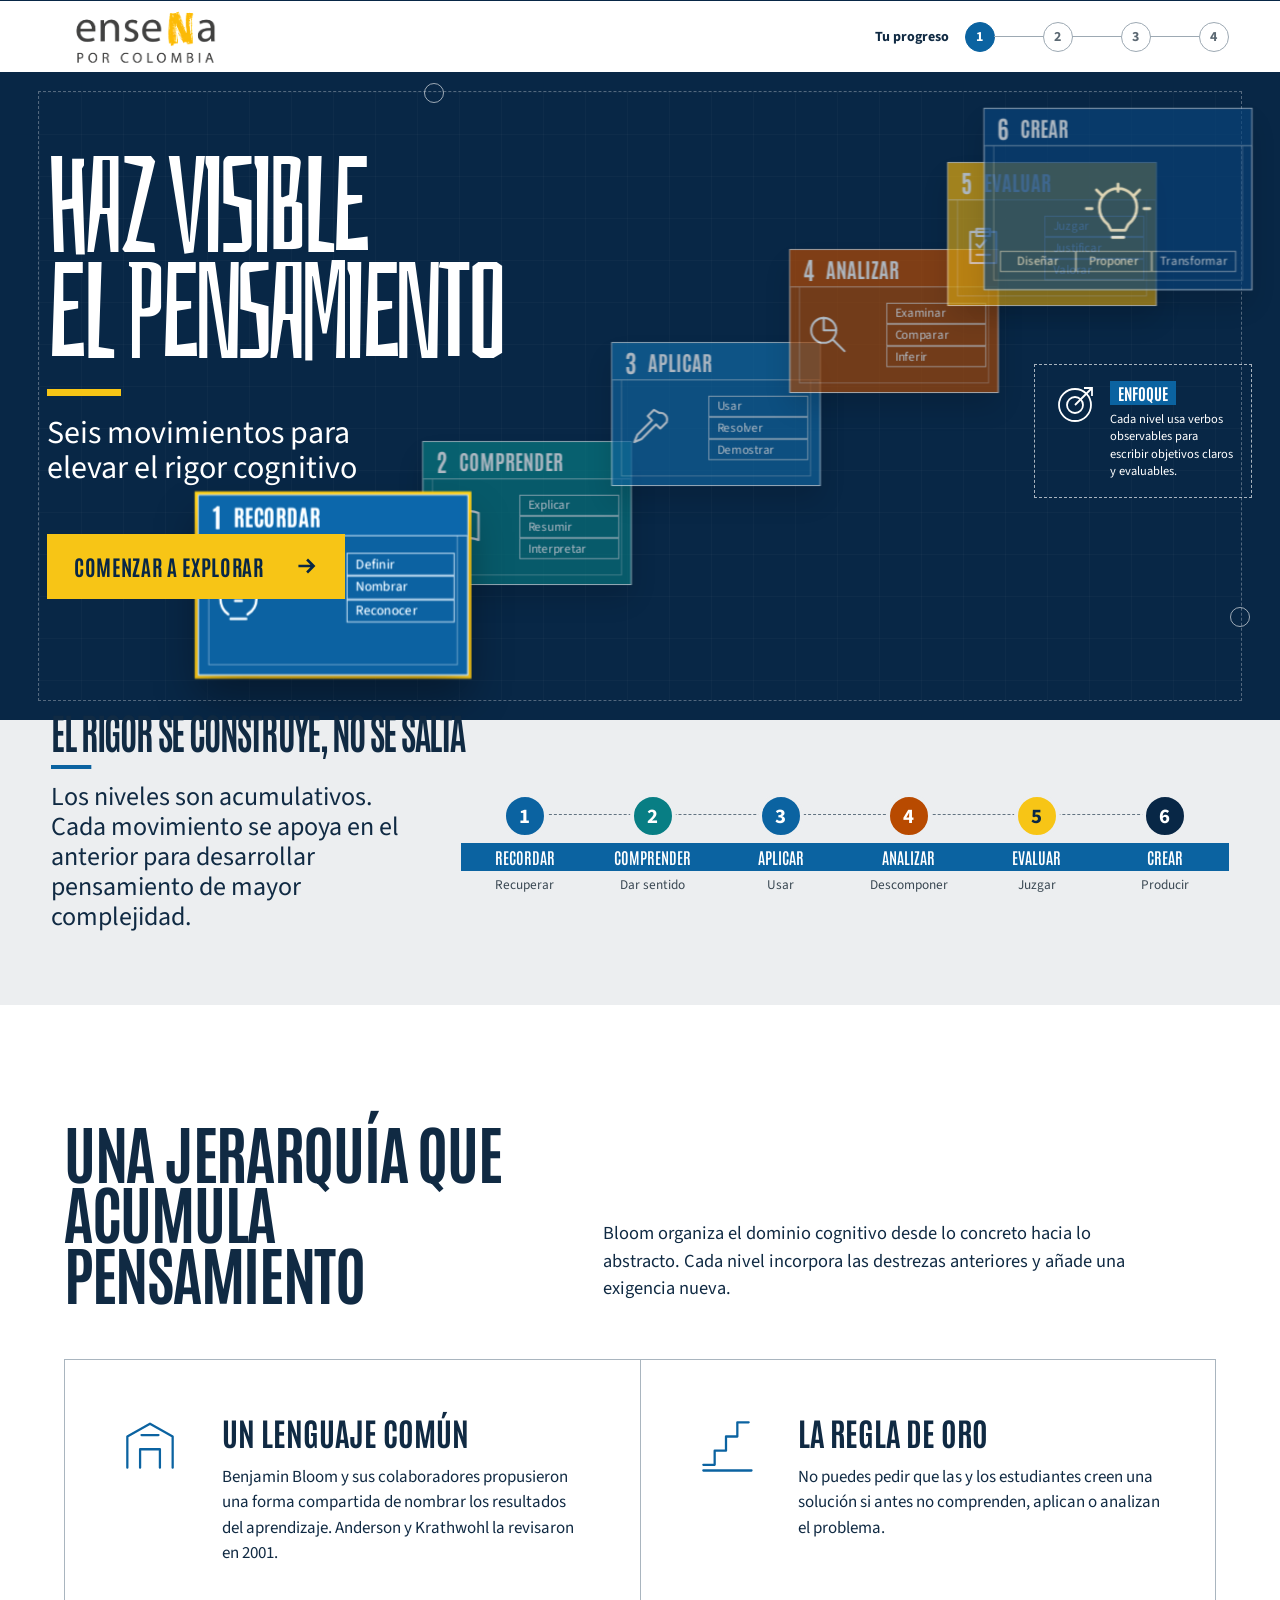
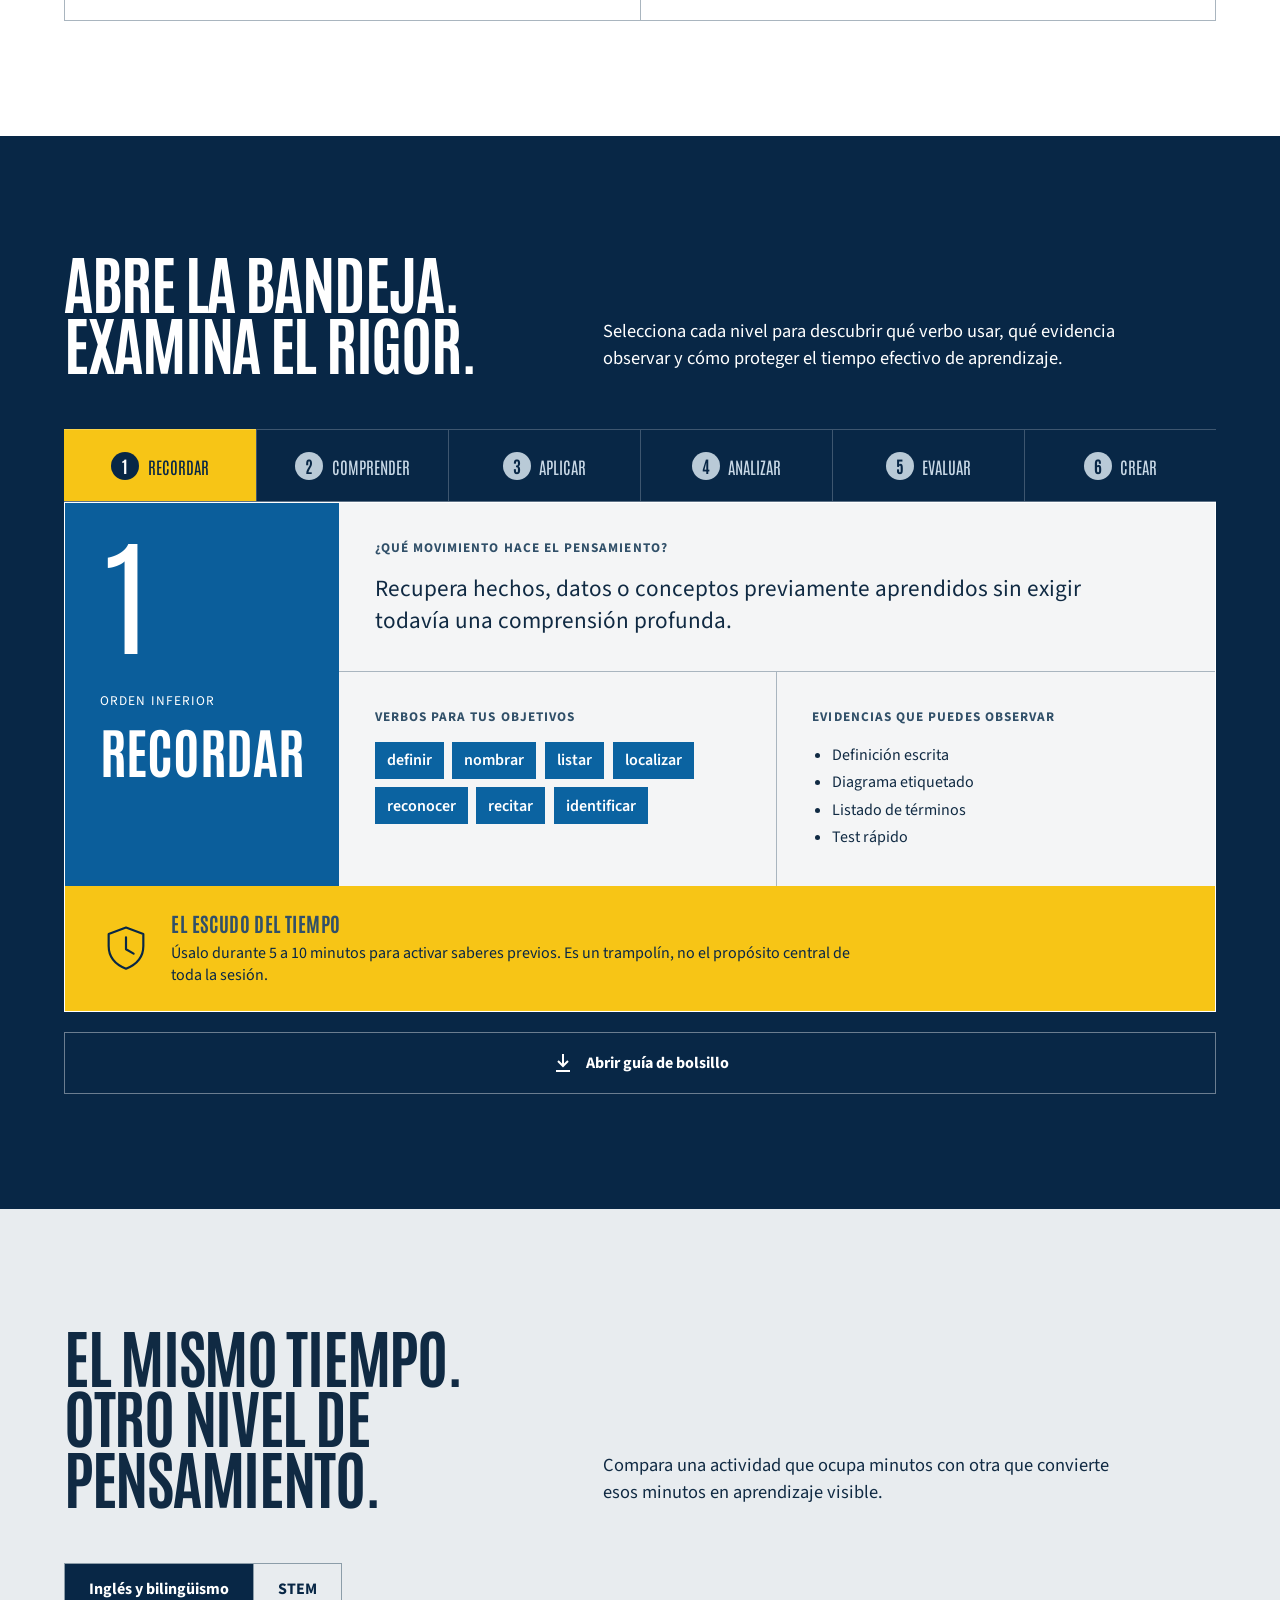
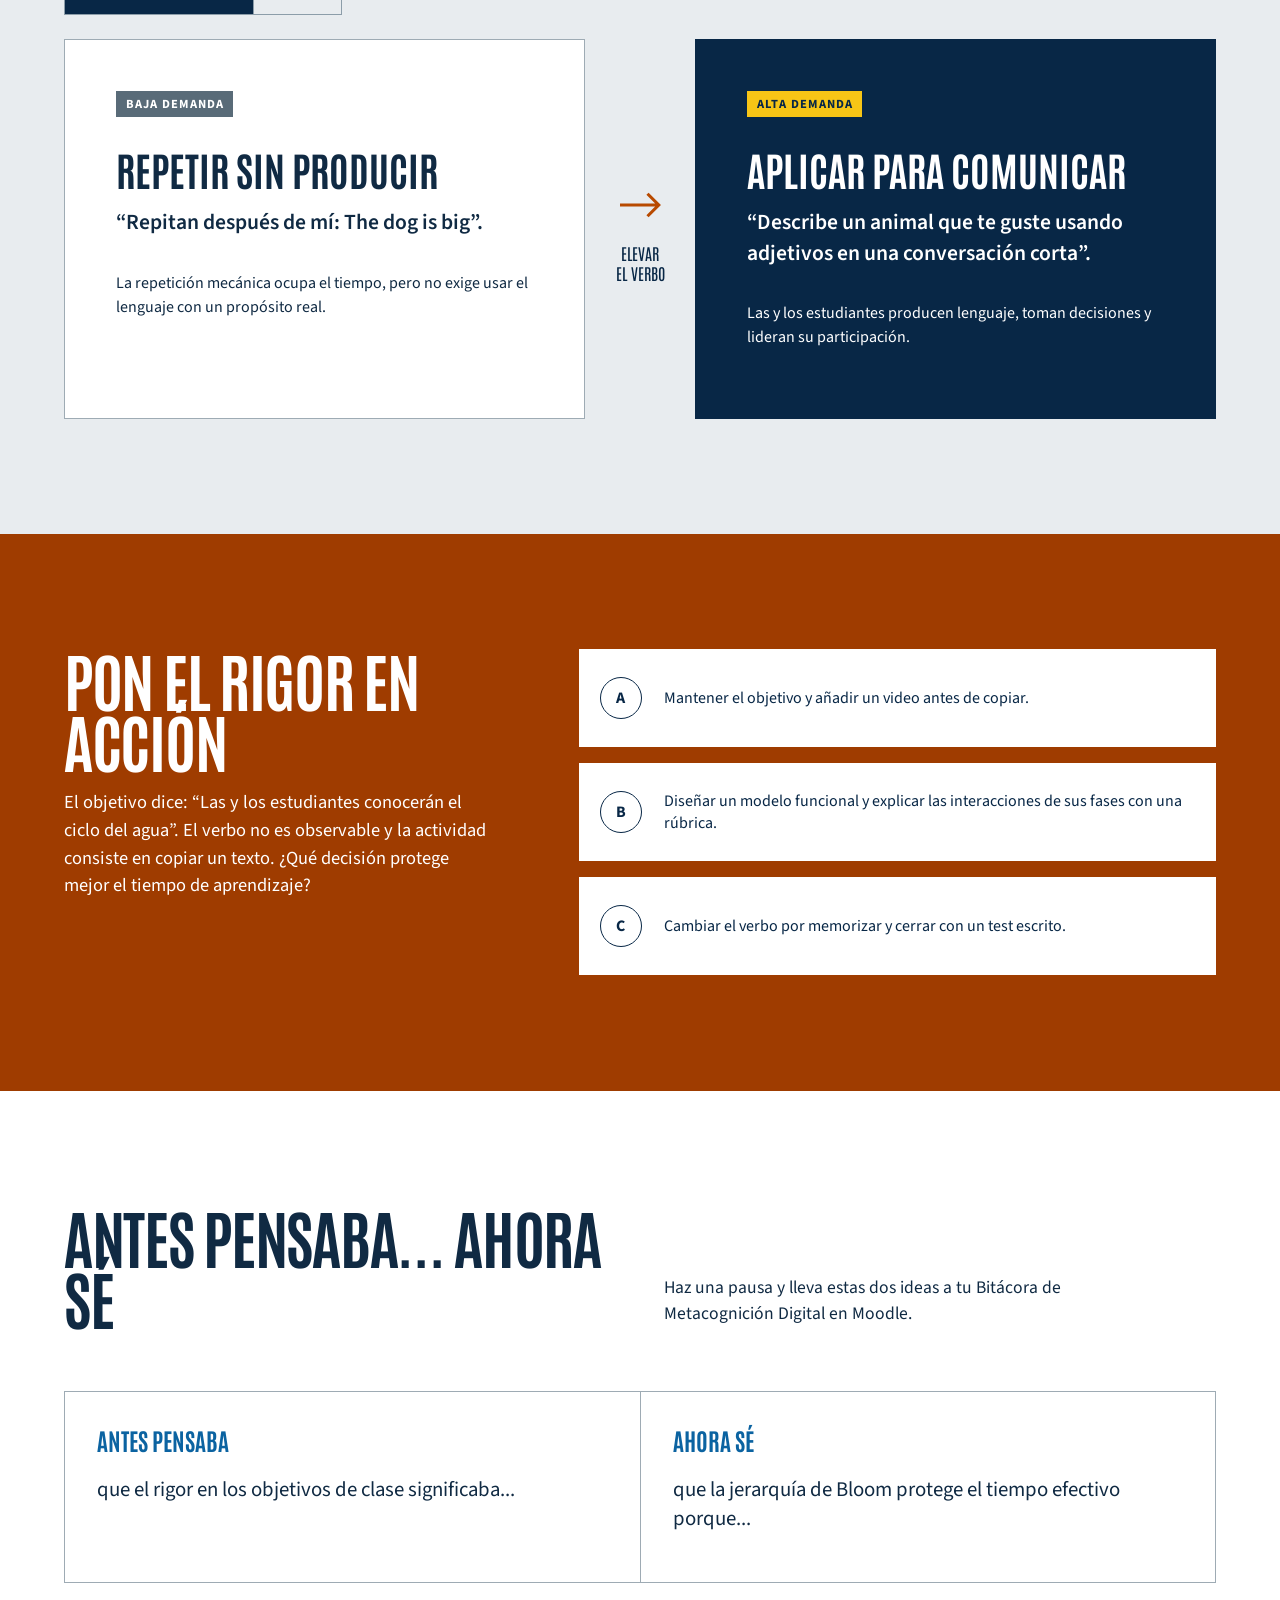
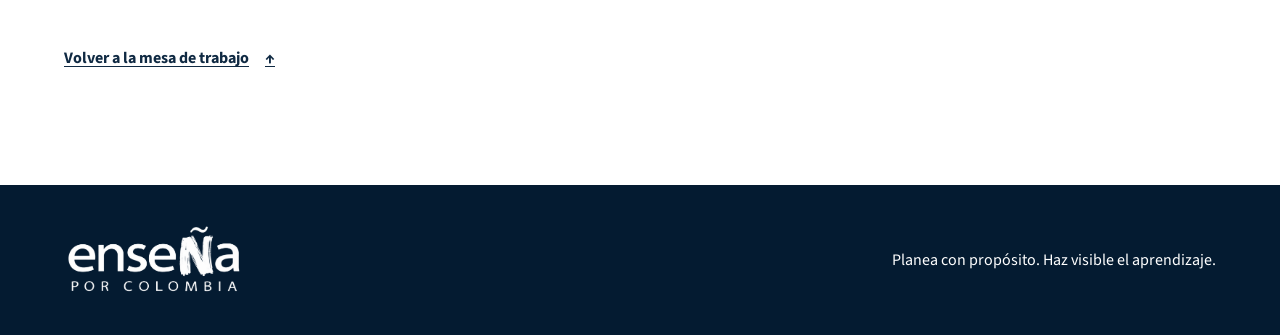
==== index.html @ 20000edf "Build interactive Bloom taxonomy RED" ====
<!doctype html>
<html lang="es">
<head>
  <meta charset="utf-8">
  <meta name="viewport" content="width=device-width, initial-scale=1">
  <meta name="theme-color" content="#082746">
  <meta name="description" content="Explora la Taxonomía de Bloom y transforma objetivos de aprendizaje en evidencias observables.">
  <title>Taxonomía de Bloom | Enseña por Colombia</title>
  <link rel="icon" href="data:image/svg+xml,%3Csvg xmlns='http://www.w3.org/2000/svg' viewBox='0 0 64 64'%3E%3Crect width='64' height='64' fill='%23082746'/%3E%3Cpath d='M14 16h14v34H14zm22 0h14v34H36z' fill='%23ffc928'/%3E%3C/svg%3E">
  <link rel="preconnect" href="https://fonts.googleapis.com">
  <link rel="preconnect" href="https://fonts.gstatic.com" crossorigin>
  <link href="https://fonts.googleapis.com/css2?family=Antonio:wght@400;600;700&amp;family=Bahianita&amp;family=Source+Sans+3:wght@400;500;600;700&amp;display=swap" rel="stylesheet">
  <link rel="stylesheet" href="styles.css">
  <script src="app.js" defer></script>
</head>
<body>
  <a class="skip-link" href="#contenido">Saltar al contenido</a>

  <header class="site-header" aria-label="Navegación principal">
    <a class="brand" href="#inicio" aria-label="Enseña por Colombia, ir al inicio">
      <img src="docs/excolombia.png" alt="Enseña por Colombia">
    </a>
    <div class="progress" aria-label="Progreso del recorrido">
      <span>Tu progreso</span>
      <ol>
        <li class="is-current" aria-current="step">1</li>
        <li>2</li>
        <li>3</li>
        <li>4</li>
      </ol>
    </div>
  </header>

  <main id="contenido">
    <section class="hero" id="inicio" aria-labelledby="hero-title">
      <div class="blueprint" aria-hidden="true"></div>
      <div class="hero-copy">
        <h1 id="hero-title">Haz visible<br>el pensamiento</h1>
        <span class="signal-rule" aria-hidden="true"></span>
        <p>Seis movimientos para<br>elevar el rigor cognitivo</p>
        <a class="primary-button" href="#niveles">
          Comenzar a explorar
          <svg aria-hidden="true" viewBox="0 0 24 24"><path d="M5 12h14M13 6l6 6-6 6"/></svg>
        </a>
      </div>

      <div class="tray-workbench has-selection" id="explorar" aria-label="Los seis niveles de la Taxonomía de Bloom">
        <button class="bloom-tray tray-1 is-open" type="button" data-level="0" aria-expanded="true">
          <span class="tray-label"><b>1</b> Recordar</span>
          <svg class="tray-icon" aria-hidden="true" viewBox="0 0 48 48"><path d="M15 38c-4-3-7-8-7-14C8 15 15 8 24 8s16 7 16 16c0 6-3 11-8 14M17 42h14M24 13v4m-8-1 3 3m13-3-3 3m-8 7h6"/></svg>
          <span class="verb-stack"><span>Definir</span><span>Nombrar</span><span>Reconocer</span></span>
        </button>
        <button class="bloom-tray tray-2" type="button" data-level="1" aria-expanded="false">
          <span class="tray-label"><b>2</b> Comprender</span>
          <svg class="tray-icon" aria-hidden="true" viewBox="0 0 48 48"><path d="M6 12c7-3 13-2 18 2v26c-5-4-11-5-18-2V12Zm36 0c-7-3-13-2-18 2v26c5-4 11-5 18-2V12Z"/></svg>
          <span class="verb-stack"><span>Explicar</span><span>Resumir</span><span>Interpretar</span></span>
        </button>
        <button class="bloom-tray tray-3" type="button" data-level="2" aria-expanded="false">
          <span class="tray-label"><b>3</b> Aplicar</span>
          <svg class="tray-icon" aria-hidden="true" viewBox="0 0 48 48"><path d="m29 8-6 6 4 4-14 14-3 7 7-3 14-14 4 4 6-6c2-5-2-10-7-9l-5-3Z"/></svg>
          <span class="verb-stack"><span>Usar</span><span>Resolver</span><span>Demostrar</span></span>
        </button>
        <button class="bloom-tray tray-4" type="button" data-level="3" aria-expanded="false">
          <span class="tray-label"><b>4</b> Analizar</span>
          <svg class="tray-icon" aria-hidden="true" viewBox="0 0 48 48"><circle cx="21" cy="21" r="12"/><path d="m30 30 11 11M21 9v12h12"/></svg>
          <span class="verb-stack"><span>Examinar</span><span>Comparar</span><span>Inferir</span></span>
        </button>
        <button class="bloom-tray tray-5" type="button" data-level="4" aria-expanded="false">
          <span class="tray-label"><b>5</b> Evaluar</span>
          <svg class="tray-icon" aria-hidden="true" viewBox="0 0 48 48"><path d="M10 10h25v30H10zM16 7h13v7H16zM16 22l3 3 6-7m-9 14h13"/></svg>
          <span class="verb-stack"><span>Juzgar</span><span>Justificar</span><span>Valorar</span></span>
        </button>
        <button class="bloom-tray tray-6" type="button" data-level="5" aria-expanded="false">
          <span class="tray-label"><b>6</b> Crear</span>
          <svg class="tray-icon" aria-hidden="true" viewBox="0 0 48 48"><path d="M17 31c-4-3-6-7-6-12a13 13 0 0 1 26 0c0 5-2 9-6 12l-2 4H19l-2-4Zm3 9h8M24 3v5M6 20H2m44 0h-4M9 7l4 4m26-4-4 4"/></svg>
          <span class="verb-stack"><span>Diseñar</span><span>Proponer</span><span>Transformar</span></span>
        </button>
      </div>

      <aside class="focus-note" aria-label="Idea clave">
        <svg aria-hidden="true" viewBox="0 0 48 48"><circle cx="24" cy="24" r="16"/><circle cx="24" cy="24" r="8"/><path d="m24 24 17-17m-8 0h8v8"/></svg>
        <div><strong>Enfoque</strong><p>Cada nivel usa verbos observables para escribir objetivos claros y evaluables.</p></div>
      </aside>
    </section>

    <section class="cumulative" aria-labelledby="cumulative-title">
      <div class="cumulative-copy">
        <h2 id="cumulative-title">El rigor se construye, no se salta</h2>
        <p>Los niveles son acumulativos. Cada movimiento se apoya en el anterior para desarrollar pensamiento de mayor complejidad.</p>
      </div>
      <ol class="cognitive-flow" aria-label="Progresión cognitiva">
        <li><b>1</b><span>Recordar</span><small>Recuperar</small></li>
        <li><b>2</b><span>Comprender</span><small>Dar sentido</small></li>
        <li><b>3</b><span>Aplicar</span><small>Usar</small></li>
        <li><b>4</b><span>Analizar</span><small>Descomponer</small></li>
        <li><b>5</b><span>Evaluar</span><small>Juzgar</small></li>
        <li><b>6</b><span>Crear</span><small>Producir</small></li>
      </ol>
    </section>

    <section class="principle" id="comprender" aria-labelledby="principle-title">
      <div class="section-heading">
        <h2 id="principle-title">Una jerarquía que acumula pensamiento</h2>
        <p>Bloom organiza el dominio cognitivo desde lo concreto hacia lo abstracto. Cada nivel incorpora las destrezas anteriores y añade una exigencia nueva.</p>
      </div>
      <div class="principle-board">
        <article>
          <svg aria-hidden="true" viewBox="0 0 48 48"><path d="M8 40V18l16-9 16 9v22M17 40V27h14v13M18 17h12"/></svg>
          <div><h3>Un lenguaje común</h3><p>Benjamin Bloom y sus colaboradores propusieron una forma compartida de nombrar los resultados del aprendizaje. Anderson y Krathwohl la revisaron en 2001.</p></div>
        </article>
        <article>
          <svg aria-hidden="true" viewBox="0 0 48 48"><path d="M8 38h8V28h8V18h8V8h8M8 42h34"/></svg>
          <div><h3>La regla de oro</h3><p>No puedes pedir que las y los estudiantes creen una solución si antes no comprenden, aplican o analizan el problema.</p></div>
        </article>
      </div>
    </section>

    <section class="explorer" id="niveles" aria-labelledby="explorer-title">
      <div class="section-heading light">
        <h2 id="explorer-title">Abre la bandeja. Examina el rigor.</h2>
        <p>Selecciona cada nivel para descubrir qué verbo usar, qué evidencia observar y cómo proteger el tiempo efectivo de aprendizaje.</p>
      </div>
      <div class="level-tabs" role="tablist" aria-label="Niveles cognitivos">
        <button id="level-tab-0" type="button" role="tab" aria-selected="true" aria-controls="level-panel" tabindex="0" data-level="0"><b>1</b> Recordar</button>
        <button id="level-tab-1" type="button" role="tab" aria-selected="false" aria-controls="level-panel" tabindex="-1" data-level="1"><b>2</b> Comprender</button>
        <button id="level-tab-2" type="button" role="tab" aria-selected="false" aria-controls="level-panel" tabindex="-1" data-level="2"><b>3</b> Aplicar</button>
        <button id="level-tab-3" type="button" role="tab" aria-selected="false" aria-controls="level-panel" tabindex="-1" data-level="3"><b>4</b> Analizar</button>
        <button id="level-tab-4" type="button" role="tab" aria-selected="false" aria-controls="level-panel" tabindex="-1" data-level="4"><b>5</b> Evaluar</button>
        <button id="level-tab-5" type="button" role="tab" aria-selected="false" aria-controls="level-panel" tabindex="-1" data-level="5"><b>6</b> Crear</button>
      </div>
      <div class="level-panel" id="level-panel" role="tabpanel" tabindex="0" aria-labelledby="level-tab-0" aria-live="polite">
        <div class="level-identity"><span id="level-number">1</span><div><small id="level-order">Orden inferior</small><h3 id="level-name">Recordar</h3></div></div>
        <div class="level-definition"><h4>¿Qué movimiento hace el pensamiento?</h4><p id="level-definition">Recupera hechos, datos o conceptos previamente aprendidos.</p></div>
        <div class="level-tools"><h4>Verbos para tus objetivos</h4><div class="verb-chips" id="level-verbs"></div></div>
        <div class="level-evidence"><h4>Evidencias que puedes observar</h4><ul id="level-evidence"></ul></div>
        <aside class="time-shield"><svg aria-hidden="true" viewBox="0 0 48 48"><path d="M24 5 40 11v11c0 10-6 17-16 21C14 39 8 32 8 22V11l16-6Z"/><path d="M24 14v11l7 4"/></svg><div><h4>El escudo del tiempo</h4><p id="level-time"></p></div></aside>
      </div>
      <a class="guide-link" href="guia-verbos.pdf" download>
        <svg aria-hidden="true" viewBox="0 0 24 24"><path d="M12 3v12m-5-5 5 5 5-5M5 20h14"/></svg>
        Abrir guía de bolsillo
      </a>
    </section>

    <section class="cases" id="casos" aria-labelledby="cases-title">
      <div class="section-heading">
        <h2 id="cases-title">El mismo tiempo. Otro nivel de pensamiento.</h2>
        <p>Compara una actividad que ocupa minutos con otra que convierte esos minutos en aprendizaje visible.</p>
      </div>
      <div class="case-switch" role="tablist" aria-label="Seleccionar caso">
        <button id="case-tab-english" type="button" role="tab" aria-selected="true" aria-controls="case-panel" tabindex="0" data-case="english">Inglés y bilingüismo</button>
        <button id="case-tab-stem" type="button" role="tab" aria-selected="false" aria-controls="case-panel" tabindex="-1" data-case="stem">STEM</button>
      </div>
      <div class="case-stage" id="case-panel" role="tabpanel" aria-labelledby="case-tab-english" aria-live="polite">
        <article class="case-limiting">
          <span>Baja demanda</span><h3 id="case-low-title">Repetir sin producir</h3><blockquote id="case-low-action">“Repitan después de mí: The dog is big”.</blockquote><p id="case-low-analysis">La repetición mecánica ocupa el tiempo, pero no exige usar el lenguaje con un propósito real.</p>
        </article>
        <div class="case-pivot" aria-hidden="true"><svg viewBox="0 0 48 48"><path d="M8 24h31m-9-9 9 9-9 9"/></svg><span>Elevar<br>el verbo</span></div>
        <article class="case-transforming">
          <span>Alta demanda</span><h3 id="case-high-title">Aplicar para comunicar</h3><blockquote id="case-high-action">“Describe un animal que te guste usando adjetivos en una conversación corta”.</blockquote><p id="case-high-analysis">Las y los estudiantes producen lenguaje, toman decisiones y lideran su participación.</p>
        </article>
      </div>
    </section>

    <section class="challenge" id="reto" aria-labelledby="challenge-title">
      <div class="challenge-intro">
        <h2 id="challenge-title">Pon el rigor en acción</h2>
        <p>El objetivo dice: “Las y los estudiantes conocerán el ciclo del agua”. El verbo no es observable y la actividad consiste en copiar un texto. ¿Qué decisión protege mejor el tiempo de aprendizaje?</p>
      </div>
      <div class="answer-options" role="group" aria-labelledby="challenge-title">
        <button type="button" data-answer="a"><b>A</b><span>Mantener el objetivo y añadir un video antes de copiar.</span></button>
        <button type="button" data-answer="b"><b>B</b><span>Diseñar un modelo funcional y explicar las interacciones de sus fases con una rúbrica.</span></button>
        <button type="button" data-answer="c"><b>C</b><span>Cambiar el verbo por memorizar y cerrar con un test escrito.</span></button>
      </div>
      <div class="feedback" id="feedback" role="status" hidden></div>
    </section>

    <section class="closing" id="cierre" aria-labelledby="closing-title">
      <div>
        <h2 id="closing-title">Antes pensaba... ahora sé</h2>
        <p>Haz una pausa y lleva estas dos ideas a tu Bitácora de Metacognición Digital en Moodle.</p>
      </div>
      <ol>
        <li><b>Antes pensaba</b><span>que el rigor en los objetivos de clase significaba...</span></li>
        <li><b>Ahora sé</b><span>que la jerarquía de Bloom protege el tiempo efectivo porque...</span></li>
      </ol>
      <a href="#inicio">Volver a la mesa de trabajo <span aria-hidden="true">↑</span></a>
    </section>
  </main>

  <footer><img src="docs/exclombia-blanco.png" alt="Enseña por Colombia"><p>Planea con propósito. Haz visible el aprendizaje.</p></footer>
</body>
</html>
---- styles.css ----
@import url(".impeccable/build/scaffold/layout.css");

:root {
  --navy: #082746;
  --navy-deep: #041b31;
  --blue: #0b63a1;
  --teal: #087e84;
  --orange: #b84a00;
  --yellow: #f7c516;
  --paper: #f4f5f6;
  --ink: #102a43;
  --white: #fff;
  --header-height: 72px;
  --display: "Antonio", sans-serif;
  --body: "Source Sans 3", sans-serif;
}

* { box-sizing: border-box; }
html { scroll-behavior: smooth; }
body { margin: 0; color: var(--ink); background: var(--paper); font-family: var(--body); }
button, a { font: inherit; }
a { color: inherit; text-underline-offset: .2em; }
::selection { color: var(--navy-deep); background: var(--yellow); }
:focus-visible { outline: 3px solid var(--yellow); outline-offset: 4px; }

.skip-link { position: fixed; z-index: 100; top: 1rem; left: 1rem; padding: .75rem 1rem; color: var(--white); background: var(--navy); transform: translateY(-160%); }
.skip-link:focus { transform: none; }

.site-header { height: var(--header-height); display: flex; align-items: center; justify-content: space-between; padding: 0 clamp(2rem, 4vw, 4rem); background: var(--white); border-top: 1px solid var(--navy); position: relative; z-index: 20; }
.brand { display: flex; width: 186px; height: 54px; overflow: hidden; align-items: center; }
.brand img { display: block; width: 100%; height: auto; }
.progress { display: flex; align-items: center; gap: 1rem; font-size: .875rem; font-weight: 700; }
.progress ol { list-style: none; display: flex; align-items: center; padding: 0; margin: 0; }
.progress li { width: 30px; height: 30px; display: grid; place-items: center; border: 1px solid #9da9b3; border-radius: 50%; color: #5c6973; background: var(--white); position: relative; font-variant-numeric: tabular-nums; }
.progress li + li { margin-left: 48px; }
.progress li + li::before { content: ""; position: absolute; right: 29px; width: 49px; height: 1px; background: #9da9b3; }
.progress .is-current { color: var(--white); border-color: var(--blue); background: var(--blue); }

.hero { height: calc(80vh - var(--header-height)); min-height: 640px; overflow: hidden; position: relative; color: var(--white); background: var(--navy); }
.blueprint { position: absolute; inset: 3% 3%; border: 1px dashed rgba(255,255,255,.3); background-image: linear-gradient(rgba(255,255,255,.025) 1px, transparent 1px), linear-gradient(90deg, rgba(255,255,255,.025) 1px, transparent 1px); background-size: 42px 42px; }
.blueprint::before, .blueprint::after { content: ""; position: absolute; width: 18px; height: 18px; border: 1px solid rgba(255,255,255,.6); border-radius: 50%; }
.blueprint::before { top: -9px; left: 32%; }
.blueprint::after { right: -9px; bottom: 12%; }

.hero-copy { position: absolute; z-index: 5; left: 3.7%; top: 12%; width: 30%; }
.hero-copy h1 { margin: 0; width: 145%; font-family: "Bahianita", var(--display); font-size: 8.5rem; font-weight: 400; line-height: .78; letter-spacing: -.035em; text-transform: uppercase; white-space: nowrap; }
.signal-rule { display: block; width: 74px; height: 7px; margin: 1.7rem 0 1.25rem; background: var(--yellow); }
.hero-copy p { margin: 0 0 1.8rem; font-size: 2rem; line-height: 1.08; }
.primary-button { width: 298px; min-height: 65px; display: inline-flex; align-items: center; justify-content: space-between; gap: 1.5rem; padding: 0 1.55rem; color: var(--navy); background: var(--yellow); text-decoration: none; font-family: var(--display); font-size: 1.35rem; font-weight: 700; letter-spacing: .03em; text-transform: uppercase; border: 2px solid var(--yellow); }
.hero-copy .primary-button { transform: translateY(20px); }
.primary-button:hover { background: #ffdb49; }
.primary-button svg { width: 26px; fill: none; stroke: currentColor; stroke-width: 2.4; }

.tray-workbench { position: absolute; z-index: 4; inset: 5% 3% 5% 15%; }
.bloom-tray { --tray: var(--blue); position: absolute; width: 218px; height: 150px; padding: 44px 12px 12px; color: var(--white); background: color-mix(in srgb, var(--tray) 90%, var(--navy)); border: 1px solid rgba(255,255,255,.9); box-shadow: 0 16px 28px rgba(0,0,0,.2); cursor: pointer; transition: transform 360ms cubic-bezier(.2,.8,.2,1), filter 180ms ease-out; text-align: left; }
.bloom-tray::before { content: ""; position: absolute; inset: 34px 9px 9px; border: 1px solid rgba(255,255,255,.35); pointer-events: none; }
.bloom-tray:hover { filter: brightness(1.12); transform: translateY(-8px); }
.tray-workbench.has-selection .bloom-tray:not(.is-open) { opacity: .68; transform: translateX(16px) scale(.96); }
.bloom-tray.is-open { z-index: 8; width: 260px; height: 174px; filter: brightness(1.1); box-shadow: 0 22px 38px rgba(0,0,0,.34), 0 0 0 3px var(--yellow); transform: translate(-10px, -16px) scale(1.04); }
.tray-6.is-open { width: 300px; height: 204px; }
.tray-label { position: absolute; inset: 0 0 auto; height: 39px; display: flex; align-items: center; gap: .75rem; padding: 0 .8rem; font-family: var(--display); font-size: 1.35rem; font-weight: 700; letter-spacing: .02em; text-transform: uppercase; background: var(--tray); border-bottom: 1px solid rgba(255,255,255,.75); }
.tray-label b { font-size: 1.6rem; }
.tray-icon { width: 52px; height: 52px; fill: none; stroke: currentColor; stroke-width: 2; stroke-linecap: round; stroke-linejoin: round; }
.verb-stack { position: absolute; top: 55px; right: 12px; width: 104px; display: grid; }
.verb-stack span { padding: 2px 8px; border: 1px solid rgba(255,255,255,.7); font-size: .82rem; line-height: 1.25; }
.tray-1 { --tray: #0b5e9b; left: 2%; bottom: 0; }
.tray-2 { --tray: #087d83; left: 20%; bottom: 17%; }
.tray-3 { --tray: #126aa5; left: 38%; bottom: 34%; }
.tray-4 { --tray: #b84a00; left: 55%; bottom: 50%; }
.tray-5 { --tray: #eaae0d; left: 70%; bottom: 65%; }
.tray-6 { --tray: #0a457d; right: 0; top: 0; width: 280px; height: 190px; }
.tray-6 .tray-icon { width: 72px; height: 72px; margin: 6px auto; display: block; }
.tray-6 .verb-stack { top: auto; bottom: 18px; left: 16px; right: 16px; width: auto; grid-template-columns: repeat(3, 1fr); }
.tray-6 .verb-stack span { text-align: center; }

.focus-note { position: absolute; z-index: 6; right: 2.2%; top: 45%; width: 17%; min-height: 130px; display: flex; gap: .65rem; align-items: flex-start; padding: 1rem; border: 1px dashed rgba(255,255,255,.65); color: var(--white); }
.focus-note > svg { width: 48px; flex: 0 0 auto; fill: none; stroke: currentColor; stroke-width: 1.8; }
.focus-note strong { display: inline-block; margin-bottom: .35rem; padding: .15rem .5rem; color: var(--white); background: var(--blue); font-family: var(--display); text-transform: uppercase; }
.focus-note p { max-width: 28ch; margin: 0; font-size: .78rem; font-weight: 400; line-height: 1.4; }

.cumulative { min-height: 20vh; display: grid; grid-template-columns: minmax(330px, .8fr) 1.7fr; align-items: center; gap: 3rem; padding: 2rem 4%; background: #eceef0; }
.cumulative-copy h2 { width: 120%; margin: 0 0 .8rem; font-family: var(--display); font-size: 2.65rem; line-height: 1; letter-spacing: -.045em; text-transform: uppercase; white-space: nowrap; transform: scaleX(.84); transform-origin: left top; }
.cumulative-copy { transform: translateY(-42px); }
.cumulative-copy h2::after { content: ""; display: block; width: 48px; height: 4px; margin-top: .8rem; background: var(--blue); }
.cumulative-copy p { max-width: 36ch; margin: 0; font-size: 1.625rem; font-weight: 400; line-height: 1.15; }
.cognitive-flow { list-style: none; display: grid; grid-template-columns: repeat(6, 1fr); padding: 0; margin: 0; position: relative; transform: translateY(-19px); }
.cognitive-flow::before { content: ""; position: absolute; z-index: 0; top: 21px; left: 7%; right: 7%; border-top: 1px dashed #627381; }
.cognitive-flow li { display: grid; justify-items: center; gap: .25rem; position: relative; z-index: 1; text-align: center; }
.cognitive-flow b { width: 46px; height: 46px; display: grid; place-items: center; color: var(--white); background: var(--blue); border: 4px solid #eceef0; border-radius: 50%; font-size: 1.3rem; }
.cognitive-flow li:nth-child(2) b { background: var(--teal); }
.cognitive-flow li:nth-child(4) b { background: var(--orange); }
.cognitive-flow li:nth-child(5) b { color: var(--navy); background: var(--yellow); }
.cognitive-flow li:nth-child(6) b { background: var(--navy); }
.cognitive-flow span { width: 100%; padding: .25rem .15rem; color: var(--white); background: var(--blue); font-family: var(--display); font-weight: 600; text-transform: uppercase; }
.cognitive-flow small { color: #3a4853; }

.section-heading { display: grid; grid-template-columns: minmax(320px, .8fr) 1fr; gap: 3rem; align-items: end; max-width: 1220px; margin: 0 auto 3.5rem; }
.section-heading h2, .challenge h2, .closing h2 { margin: 0; font-family: var(--display); font-size: clamp(3rem, 5vw, 5rem); font-weight: 700; line-height: .95; letter-spacing: -.02em; text-transform: uppercase; }
.section-heading p { max-width: 60ch; margin: 0; font-size: 1.15rem; line-height: 1.5; }
.section-heading.light { color: var(--white); }

.principle { padding: clamp(5rem, 9vw, 9rem) 5%; background: var(--white); }
.principle-board { max-width: 1220px; margin: 0 auto; display: grid; grid-template-columns: 1fr 1fr; border: 1px solid #a9b5bf; }
.principle-board article { min-height: 260px; display: grid; grid-template-columns: 82px 1fr; gap: 1.5rem; padding: clamp(2rem, 4vw, 3.5rem); }
.principle-board article + article { border-left: 1px solid #a9b5bf; }
.principle-board svg { width: 68px; fill: none; stroke: var(--blue); stroke-width: 1.6; stroke-linecap: round; stroke-linejoin: round; }
.principle-board h3 { margin: 0 0 .8rem; font-family: var(--display); font-size: 2rem; text-transform: uppercase; }
.principle-board p { max-width: 48ch; margin: 0; font-size: 1.06rem; line-height: 1.5; }

.explorer { padding: clamp(5rem, 9vw, 8rem) 5%; background: var(--navy); }
.level-tabs { max-width: 1220px; margin: 0 auto; display: grid; grid-template-columns: repeat(6, 1fr); border-bottom: 1px solid rgba(255,255,255,.35); }
.level-tabs button { min-height: 72px; padding: .8rem .5rem; color: #c8d8e6; background: transparent; border: 0; border-top: 1px solid rgba(255,255,255,.22); cursor: pointer; font-family: var(--display); font-size: 1.05rem; text-transform: uppercase; }
.level-tabs button + button { border-left: 1px solid rgba(255,255,255,.22); }
.level-tabs b { display: inline-grid; width: 28px; height: 28px; place-items: center; margin-right: .3rem; color: var(--navy); background: #b9cad7; border-radius: 50%; }
.level-tabs button:hover { color: var(--white); background: rgba(255,255,255,.07); }
.level-tabs button[aria-selected="true"] { color: var(--navy); background: var(--yellow); }
.level-tabs button[aria-selected="true"] b { color: var(--white); background: var(--navy); }
.level-panel { max-width: 1220px; min-height: 500px; margin: 0 auto; display: grid; grid-template-columns: .7fr 1.25fr 1.25fr; grid-template-areas: "identity definition definition" "identity tools evidence" "shield shield shield"; color: var(--ink); background: var(--paper); border: 1px solid var(--white); }
.level-panel > div { padding: 2.2rem; }
.level-panel h4 { margin: 0 0 1rem; color: #315069; font-size: .83rem; letter-spacing: .08em; text-transform: uppercase; }
.level-identity { grid-area: identity; color: var(--white); background: var(--blue); }
.level-identity > span { display: block; margin-bottom: 3rem; font-family: var(--display); font-size: 8rem; line-height: .8; }
.level-identity small { letter-spacing: .08em; text-transform: uppercase; }
.level-identity h3 { margin: .2rem 0 0; font-family: var(--display); font-size: 3.4rem; text-transform: uppercase; }
.level-definition { grid-area: definition; border-bottom: 1px solid #a9b5bf; }
.level-definition p { max-width: 60ch; margin: 0; font-size: 1.45rem; line-height: 1.35; }
.level-tools { grid-area: tools; border-right: 1px solid #a9b5bf; }
.level-evidence { grid-area: evidence; }
.verb-chips { display: flex; flex-wrap: wrap; gap: .55rem; }
.verb-chips span { padding: .45rem .75rem; color: var(--white); background: var(--blue); font-weight: 600; }
.level-evidence ul { margin: 0; padding-left: 1.2rem; line-height: 1.7; }
.time-shield { grid-area: shield; display: flex; gap: 1.2rem; padding: 1.5rem 2.2rem; color: var(--navy); background: var(--yellow); }
.time-shield svg { width: 52px; flex: 0 0 auto; fill: none; stroke: currentColor; stroke-width: 2; stroke-linecap: round; stroke-linejoin: round; }
.time-shield h4 { margin: 0 0 .35rem; font-family: var(--display); font-size: 1.25rem; letter-spacing: .02em; text-transform: uppercase; }
.time-shield p { max-width: 85ch; margin: 0; line-height: 1.4; }
.guide-link { max-width: 1220px; min-height: 62px; margin: 1.3rem auto 0; display: flex; align-items: center; justify-content: center; gap: .7rem; color: var(--white); border: 1px solid rgba(255,255,255,.4); text-decoration: none; font-weight: 700; }
.guide-link:hover { color: var(--navy); background: var(--white); }
.guide-link svg { width: 24px; fill: none; stroke: currentColor; stroke-width: 2; }

.cases { padding: clamp(5rem, 9vw, 9rem) 5%; background: #e8ecef; }
.case-switch { max-width: 1220px; margin: 0 auto 1.5rem; display: flex; }
.case-switch button { min-height: 52px; padding: 0 1.5rem; color: var(--navy); background: transparent; border: 1px solid #8c9da9; cursor: pointer; font-weight: 700; }
.case-switch button + button { border-left: 0; }
.case-switch button[aria-selected="true"] { color: var(--white); background: var(--navy); }
.case-stage { max-width: 1220px; margin: 0 auto; display: grid; grid-template-columns: 1fr 110px 1fr; align-items: stretch; }
.case-stage article { min-height: 380px; padding: clamp(2rem, 4vw, 3.5rem); background: var(--white); border: 1px solid #9eabb4; }
.case-stage article > span { display: inline-block; padding: .25rem .6rem; color: var(--white); background: #596b78; font-size: .78rem; font-weight: 700; letter-spacing: .08em; text-transform: uppercase; }
.case-stage .case-transforming { color: var(--white); background: var(--navy); border-color: var(--navy); }
.case-stage .case-transforming > span { color: var(--navy); background: var(--yellow); }
.case-stage h3 { margin: 2rem 0 1.2rem; font-family: var(--display); font-size: 2.5rem; line-height: 1; text-transform: uppercase; }
.case-stage blockquote { margin: 0 0 2rem; font-size: 1.35rem; font-weight: 600; line-height: 1.4; }
.case-stage p { margin: 0; line-height: 1.5; }
.case-pivot { display: grid; place-content: center; justify-items: center; gap: .5rem; color: var(--navy); text-align: center; font-family: var(--display); text-transform: uppercase; }
.case-pivot svg { width: 60px; fill: none; stroke: var(--orange); stroke-width: 2.5; }

.challenge { display: grid; grid-template-columns: .8fr 1.2fr; gap: clamp(3rem, 7vw, 7rem); padding: clamp(5rem, 9vw, 9rem) max(5%, calc((100% - 1220px) / 2)); color: var(--white); background: #9f3c00; }
.challenge-intro p { max-width: 52ch; font-size: 1.15rem; line-height: 1.5; }
.answer-options { display: grid; gap: 1rem; }
.answer-options button { min-height: 98px; display: grid; grid-template-columns: 48px 1fr; gap: 1rem; align-items: center; padding: 1rem 1.2rem; color: var(--navy); background: var(--white); border: 2px solid var(--white); cursor: pointer; text-align: left; }
.answer-options button:hover { border-color: var(--navy); }
.answer-options button.is-selected { color: var(--white); background: var(--navy); border-color: var(--navy); }
.answer-options b { width: 42px; height: 42px; display: grid; place-items: center; border: 1px solid currentColor; border-radius: 50%; }
.feedback { grid-column: 2; padding: 1.3rem 1.5rem; color: var(--navy); background: var(--yellow); font-weight: 600; line-height: 1.4; }

.closing { padding: clamp(5rem, 9vw, 9rem) max(5%, calc((100% - 1220px) / 2)); background: var(--white); }
.closing > div { display: grid; grid-template-columns: 1fr 1fr; gap: 3rem; align-items: end; }
.closing > div p { max-width: 50ch; margin: 0; font-size: 1.1rem; line-height: 1.5; }
.closing ol { list-style: none; display: grid; grid-template-columns: 1fr 1fr; padding: 0; margin: 4rem 0; border: 1px solid #9eabb4; }
.closing li { min-height: 190px; padding: 2rem; }
.closing li + li { border-left: 1px solid #9eabb4; }
.closing li b { display: block; margin-bottom: 1.2rem; color: var(--blue); font-family: var(--display); font-size: 1.5rem; text-transform: uppercase; }
.closing li span { font-size: 1.3rem; line-height: 1.4; }
.closing > a { display: inline-flex; gap: 1rem; align-items: center; font-weight: 700; }

footer { min-height: 150px; display: flex; align-items: center; justify-content: space-between; padding: 2rem 5%; color: var(--white); background: var(--navy-deep); }
footer img { width: 180px; filter: brightness(0) invert(1); }
footer p { margin: 0; }

@media (max-width: 1000px) {
  .progress span { display: none; }
  .hero { height: auto; min-height: 980px; }
  .hero-copy { width: 48%; }
  .tray-workbench { inset: 36% 4% 4%; }
  .focus-note { display: none; }
  .cumulative { grid-template-columns: 1fr; }
  .cumulative-copy, .cognitive-flow { transform: none; }
  .section-heading, .challenge, .closing > div { grid-template-columns: 1fr; }
  .level-tabs { grid-template-columns: repeat(3, 1fr); }
  .level-panel { grid-template-columns: .8fr 1.2fr; grid-template-areas: "identity definition" "identity tools" "shield shield" "evidence evidence"; }
  .level-tools { border-right: 0; }
  .level-evidence { border-top: 1px solid #a9b5bf; }
  .feedback { grid-column: auto; }
}

@media (max-width: 700px) {
  :root { --header-height: 64px; }
  .site-header { padding: 0 1rem; }
  .brand { width: 130px; }
  .progress li { width: 26px; height: 26px; }
  .progress li + li { margin-left: 20px; }
  .progress li + li::before { width: 21px; right: 25px; }
  .hero { min-height: 1020px; }
  .hero-copy { top: 6%; left: 1.25rem; width: calc(100% - 2.5rem); }
  .hero-copy h1 { width: 100%; font-family: var(--display); font-size: clamp(4.2rem, 22vw, 6rem); line-height: .86; letter-spacing: -.03em; white-space: normal; }
  .hero-copy p { font-size: 1.35rem; }
  .hero-copy .primary-button { width: 100%; transform: none; }
  .blueprint { inset: 2%; }
  .tray-workbench { inset: 43% 1.25rem 2%; display: grid; grid-template-columns: 1fr 1fr; gap: .7rem; }
  .bloom-tray, .tray-6 { position: relative; inset: auto; width: 100%; height: 150px; }
  .bloom-tray.is-open, .tray-6.is-open { width: 100%; height: 150px; transform: translateY(-4px); }
  .tray-workbench.has-selection .bloom-tray:not(.is-open) { opacity: .78; transform: scale(.97); }
  .tray-6 .tray-icon { width: 48px; height: 48px; margin: 0; }
  .tray-6 .verb-stack { top: 55px; left: auto; right: 12px; bottom: auto; width: 104px; display: grid; grid-template-columns: 1fr; }
  .cumulative { padding: 3rem 1.25rem; }
  .cumulative-copy h2 { width: 100%; font-size: 2.45rem; transform: none; white-space: normal; }
  .cognitive-flow { grid-template-columns: repeat(2, 1fr); gap: 1rem; }
  .cognitive-flow::before { display: none; }
  .principle, .explorer, .cases { padding-left: 1.25rem; padding-right: 1.25rem; }
  .section-heading { gap: 1.5rem; }
  .section-heading h2, .challenge h2, .closing h2 { font-size: 3.25rem; }
  .principle-board { grid-template-columns: 1fr; }
  .principle-board article { grid-template-columns: 58px 1fr; padding: 1.5rem; }
  .principle-board article + article { border-left: 0; border-top: 1px solid #a9b5bf; }
  .principle-board svg { width: 48px; }
  .level-tabs { grid-template-columns: 1fr 1fr; }
  .level-panel { display: block; }
  .level-panel > div { padding: 1.5rem; }
  .level-identity > span { margin-bottom: 1.5rem; font-size: 5rem; }
  .level-tools, .level-evidence { border-top: 1px solid #a9b5bf; }
  .time-shield { padding: 1.5rem; }
  .case-stage { grid-template-columns: 1fr; }
  .case-pivot { min-height: 110px; }
  .case-pivot svg { transform: rotate(90deg); }
  .challenge { padding-left: 1.25rem; padding-right: 1.25rem; }
  .closing { padding-left: 1.25rem; padding-right: 1.25rem; }
  .closing ol { grid-template-columns: 1fr; }
  .closing li + li { border-left: 0; border-top: 1px solid #9eabb4; }
  footer { align-items: flex-start; flex-direction: column; gap: 1.5rem; }
}

@media (prefers-reduced-motion: reduce) {
  html { scroll-behavior: auto; }
  *, *::before, *::after { transition-duration: .01ms !important; animation-duration: .01ms !important; animation-iteration-count: 1 !important; }
}
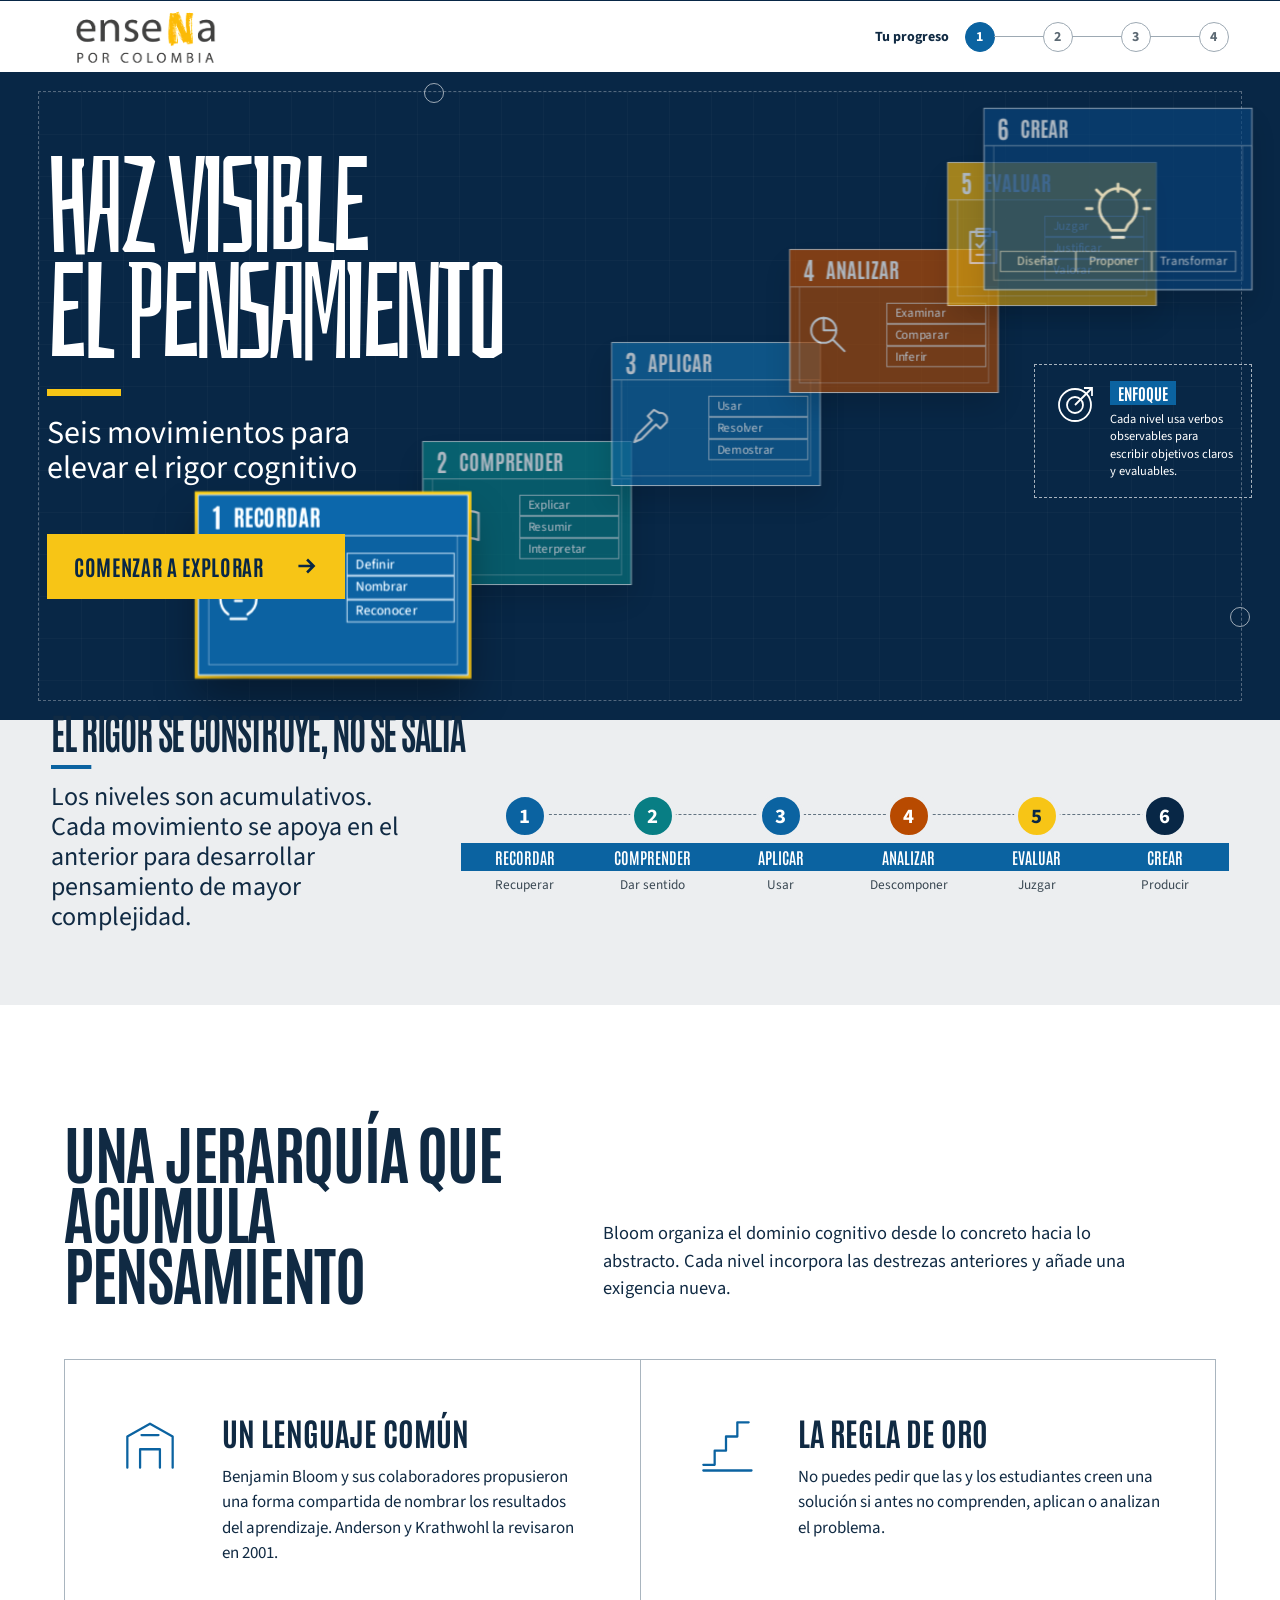
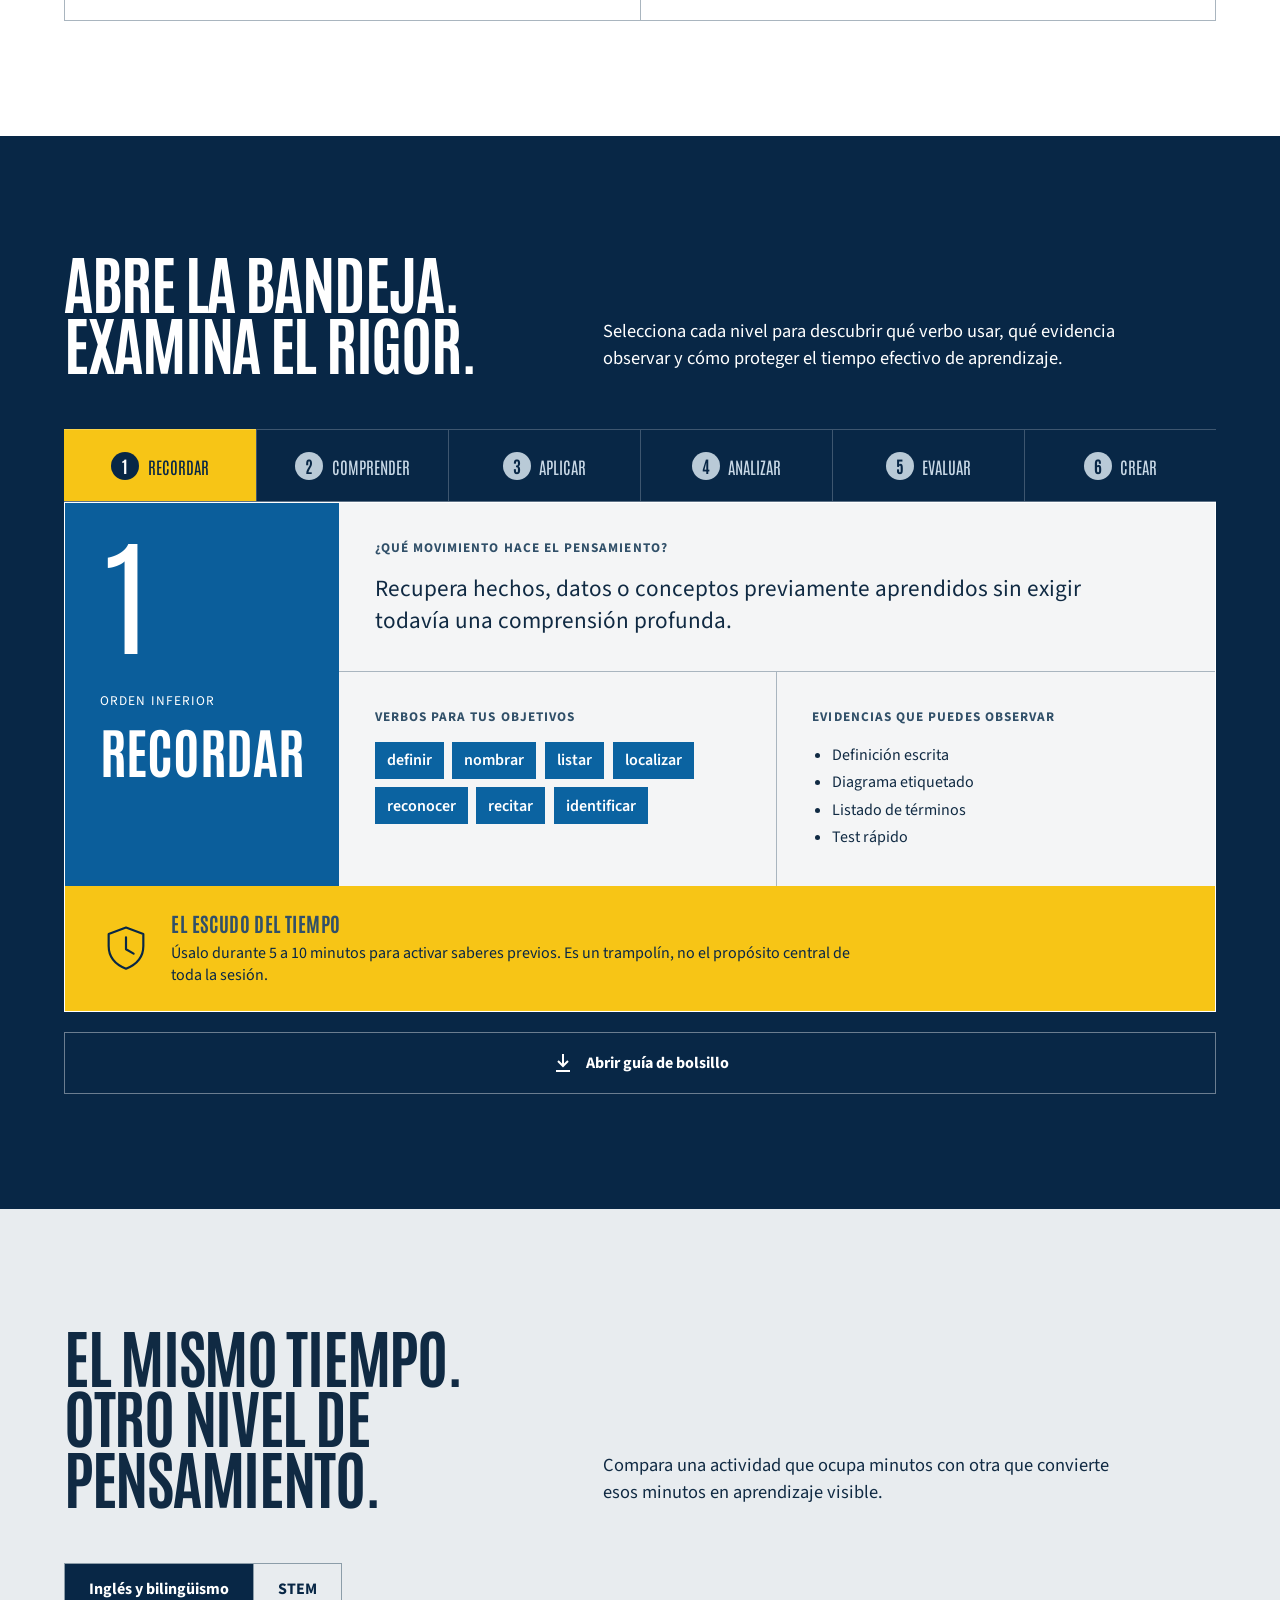
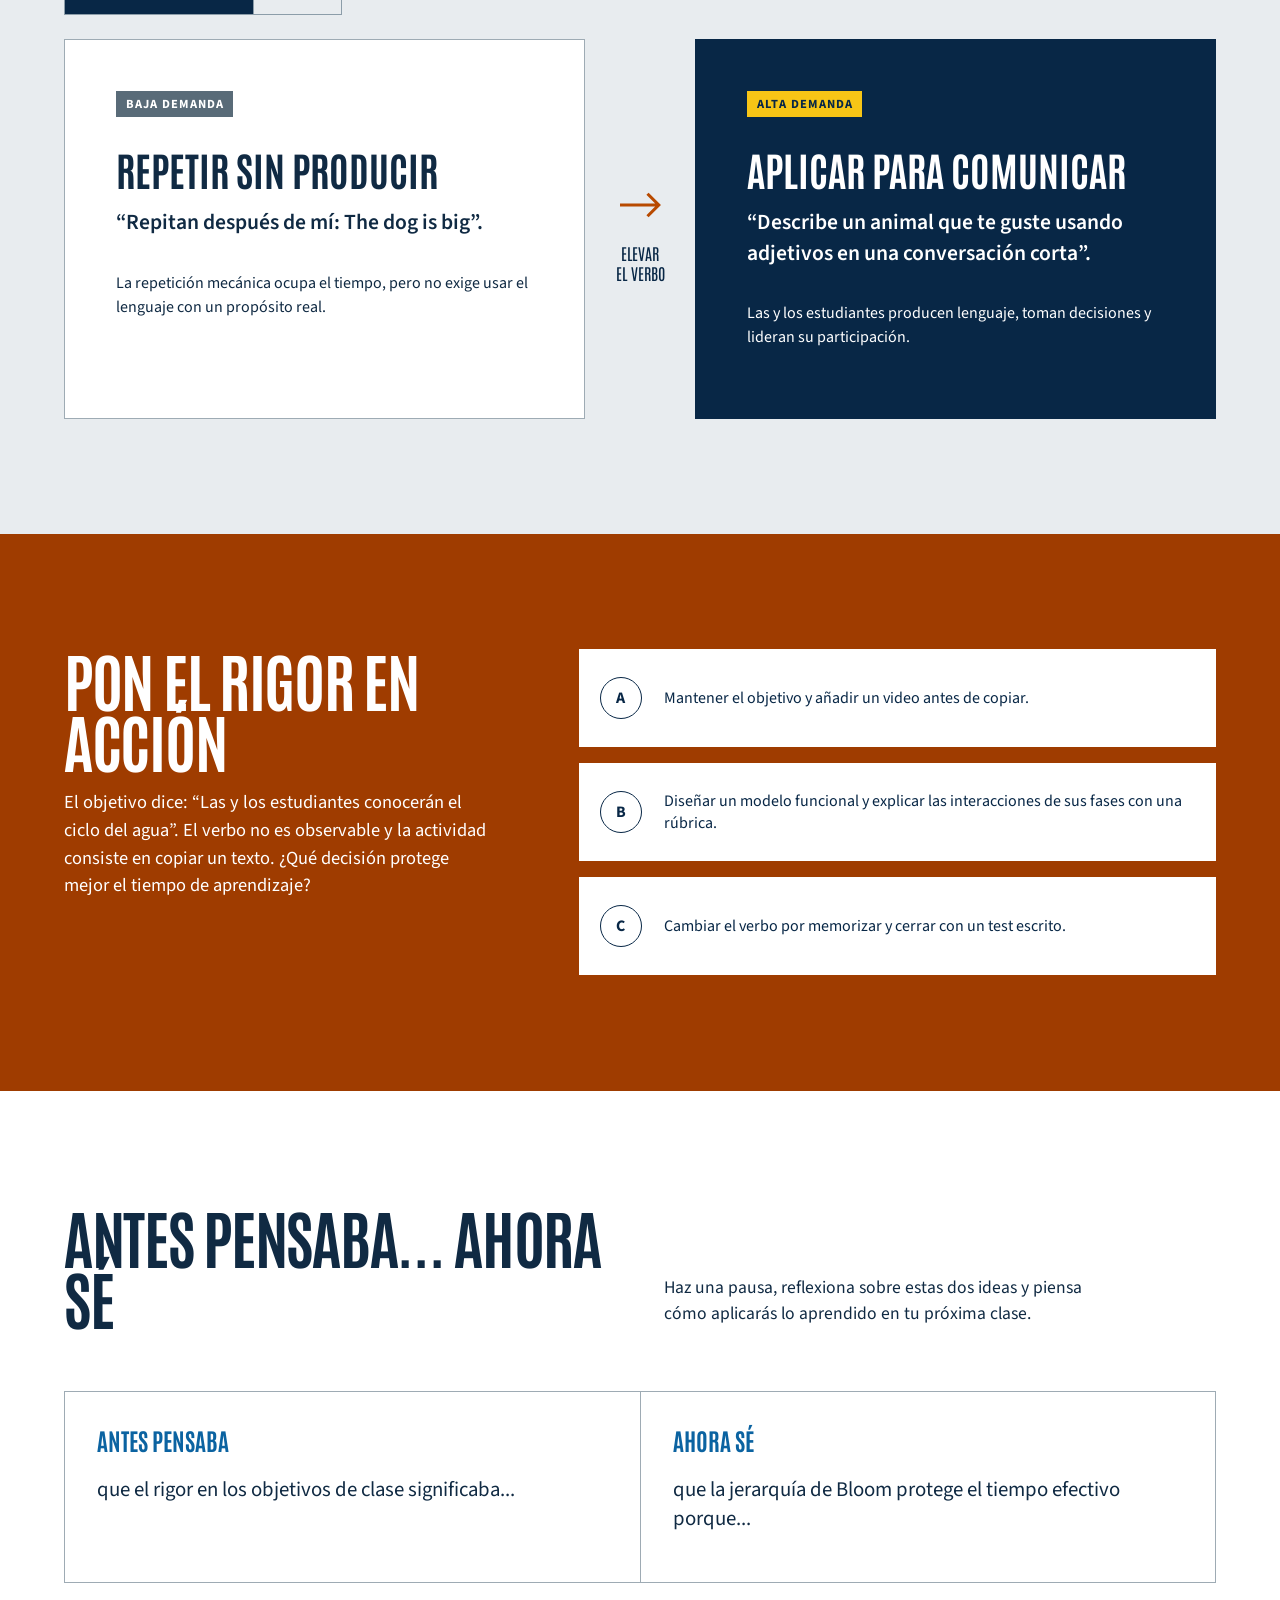
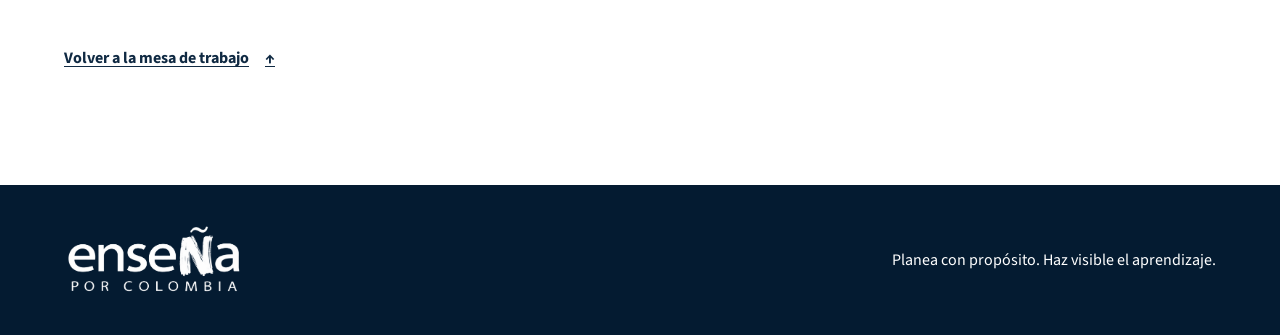
==== commit 22c8d9ba: "Replace metacognition log prompts" ====
--- a/index.html
+++ b/index.html
@@ -177,7 +177,7 @@
     <section class="closing" id="cierre" aria-labelledby="closing-title">
       <div>
         <h2 id="closing-title">Antes pensaba... ahora sé</h2>
-        <p>Haz una pausa y lleva estas dos ideas a tu Bitácora de Metacognición Digital en Moodle.</p>
+        <p>Haz una pausa, reflexiona sobre estas dos ideas y piensa cómo aplicarás lo aprendido en tu próxima clase.</p>
       </div>
       <ol>
         <li><b>Antes pensaba</b><span>que el rigor en los objetivos de clase significaba...</span></li>
